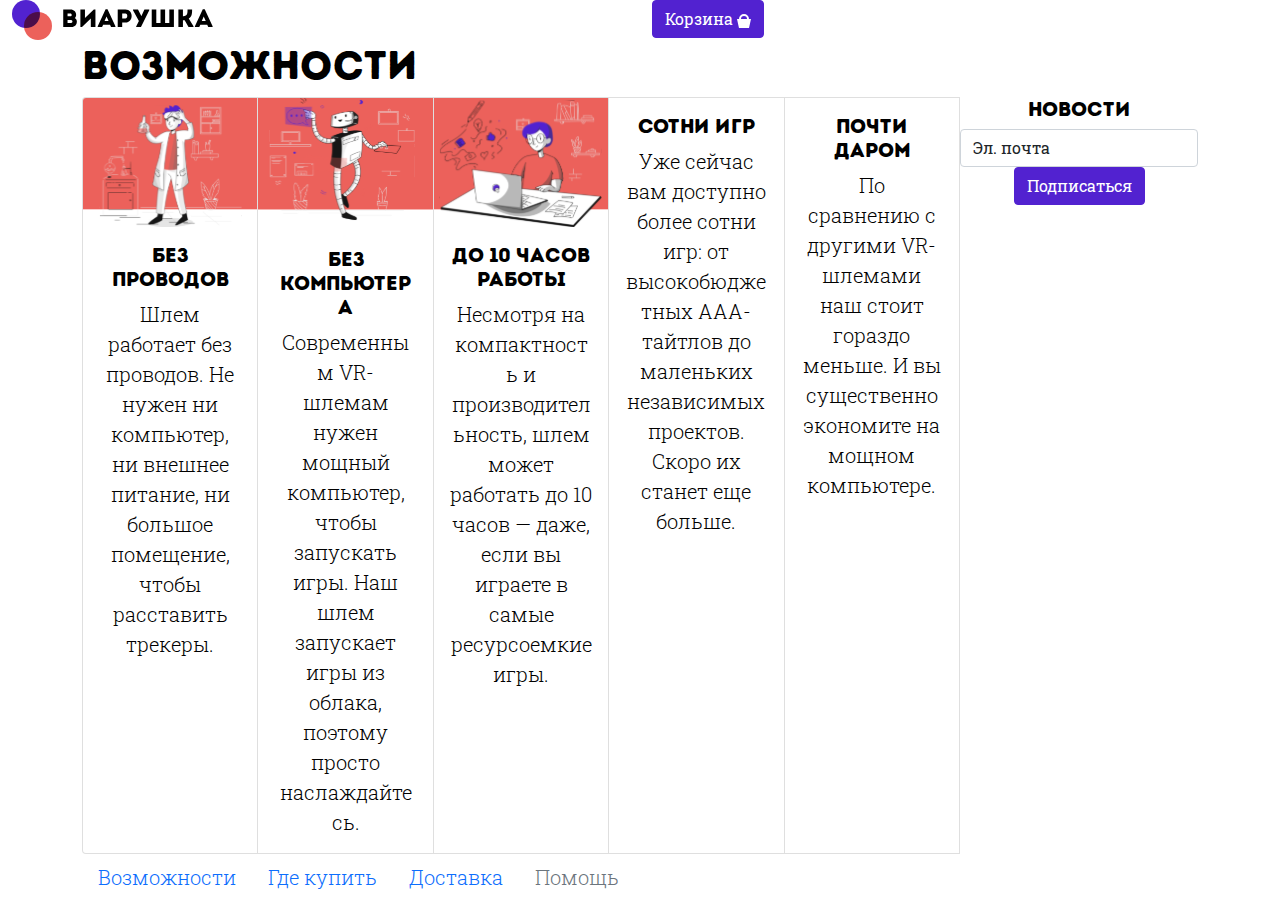
==== possibilities.html @ cf054e50 "Add html structure" ====
<!doctype html>
<html lang="ru">
<head>
    <meta charset="UTF-8">
    <meta name="viewport"
          content="width=device-width, initial-scale=1.0, shrink-to-fit=no">
    <meta http-equiv="X-UA-Compatible" content="ie=edge">
    <link rel="shortcut icon" href="assets/images/favicon.svg" type="image/svg">
    <link rel="preconnect" href="https://fonts.googleapis.com">
    <link rel="preconnect" href="https://fonts.gstatic.com" crossorigin>
    <link href="https://fonts.googleapis.com/css2?family=Roboto+Slab:wght@300&display=swap" rel="stylesheet">
    <link rel="stylesheet" href="assets/styles/normalize.css">
    <link rel="stylesheet" href="assets/styles/bootstrap.min.css">
    <link rel="stylesheet" href="assets/styles/styles.css">
    <title>Vr Colors - possibilities</title>
</head>
<body>
<div class="screen">
    <div class="header container-fluid">
        <div class="row">
            <div class="col header__logo">
                <img src="assets/images/logo.svg" alt="vr-colors">
            </div>
            <div class="col">
                <a href="#" class="btn btn-primary">
                    <span>Корзина</span>
                    <svg width="14" height="14" viewBox="0 0 14 14" fill="none" xmlns="http://www.w3.org/2000/svg">
                        <circle cx="7" cy="5" r="4" stroke="white" stroke-width="2"/>
                        <path d="M2.60163 13.25L0.934962 5.75H13.065L11.3984 13.25H2.60163Z" fill="white" stroke="white" stroke-width="1.5"/>
                    </svg>
                </a>
            </div>
        </div>
    </div>
    <div class="main">
        <div class="container">
            <div class="row">
                <div class="col">
                    <h1 class="title">Возможности</h1>
                </div>
                <div class="card-group text-center">
                    <div class="card">
                        <img src="assets/images/Illustration-1.svg" class="card-img-top" alt="Illustration-1">
                        <div class="card-body">
                            <h5 class="card-title">Без проводов</h5>
                            <p class="card-text">Шлем работает без проводов. Не нужен ни компьютер, ни внешнее питание, ни большое помещение, чтобы расставить трекеры.</p>
                        </div>
                    </div>
                    <div class="card">
                        <img src="assets/images/Illustration-2.svg" class="card-img-top" alt="Illustration-2">
                        <div class="card-body">
                            <h5 class="card-title">Без компьютера</h5>
                            <p class="card-text">Современным VR-шлемам нужен мощный компьютер, чтобы запускать игры. Наш шлем запускает игры из облака, поэтому просто наслаждайтесь.</p>
                        </div>
                    </div>
                    <div class="card">
                        <img src="assets/images/Illustration-3.svg" class="card-img-top" alt="Illustration-3">
                        <div class="card-body">
                            <h5 class="card-title">До 10 часов работы</h5>
                            <p class="card-text">Несмотря на компактность и производительность, шлем может работать до 10 часов — даже, если вы играете в самые ресурсоемкие игры.</p>
                        </div>
                    </div>

                    <div class="card">
                        <div class="card-body">
                            <h5 class="card-title">Сотни игр</h5>
                            <p class="card-text">Уже сейчас вам доступно более сотни игр: от высокобюджетных ААА-тайтлов до маленьких независимых проектов. Скоро их станет еще больше.</p>
                        </div>
                    </div>
                    <div class="card">
                        <div class="card-body">
                            <h5 class="card-title">Почти даром</h5>
                            <p class="card-text">По сравнению с другими VR-шлемами наш стоит гораздо меньше. И вы существенно экономите на мощном компьютере.</p>
                        </div>
                    </div>


                    <div class="subscribe">
                        <h5>Новости</h5>
                        <div class="form-group">
                            <label>
                                <input type="email" class="form-control" value="Эл. почта" placeholder="Эл. почта">
                            </label>
                        </div>
                        <input type="submit" class="btn btn-primary" value="Подписаться">
                    </div>
                </div>
            </div>
            <div class="footer">
                <ul class="nav">
                    <li class="nav-item">
                        <a class="nav-link active" href="possibilities.html">Возможности</a>
                    </li>
                    <li class="nav-item">
                        <a class="nav-link" href="#">Где купить</a>
                    </li>
                    <li class="nav-item">
                        <a class="nav-link" href="#">Доставка</a>
                    </li>
                    <li class="nav-item">
                        <a class="nav-link disabled" href="#">Помощь</a>
                    </li>
                </ul>
            </div>
        </div>
    </div>
</div>


<script src="assets/js/jquery-3.6.0.min.js"></script>
<script src="assets/js/bootstrap.min.js"></script>
<script src="assets/js/bootstrap.bundle.min.js"></script>
</body>
</html>
---- assets/styles/styles.css ----
@font-face {
    font-family: 'Intro Rust Base';
    src: url('../fonts/IntroRust-Base.eot');
    src: url('../fonts/IntroRust-Base.eot?#iefix') format('embedded-opentype'),
    url('../fonts/IntroRust-Base.woff') format('woff'),
    url('../fonts/IntroRust-Base.ttf') format('truetype');
    font-weight: normal;
    font-style: normal;
}

* {
    margin: 0;
    padding: 0;
    box-sizing: border-box;
}

body {
    background: #fff;
    color: #000;
    font-family: 'Roboto Slab', serif;
    font-size: 20px;
    font-weight: 300;
}

h1, h2, h3, h4, h5 {
    font-family: 'Intro Rust Base', serif;
}

.btn {
    background: #5222D0 !important;
    border-color: #5222D0 !important;
}

.screen {
    width: 100%;
    height: 100vh;
    display: flex;
    flex-direction: column;
    justify-content: space-between;
}
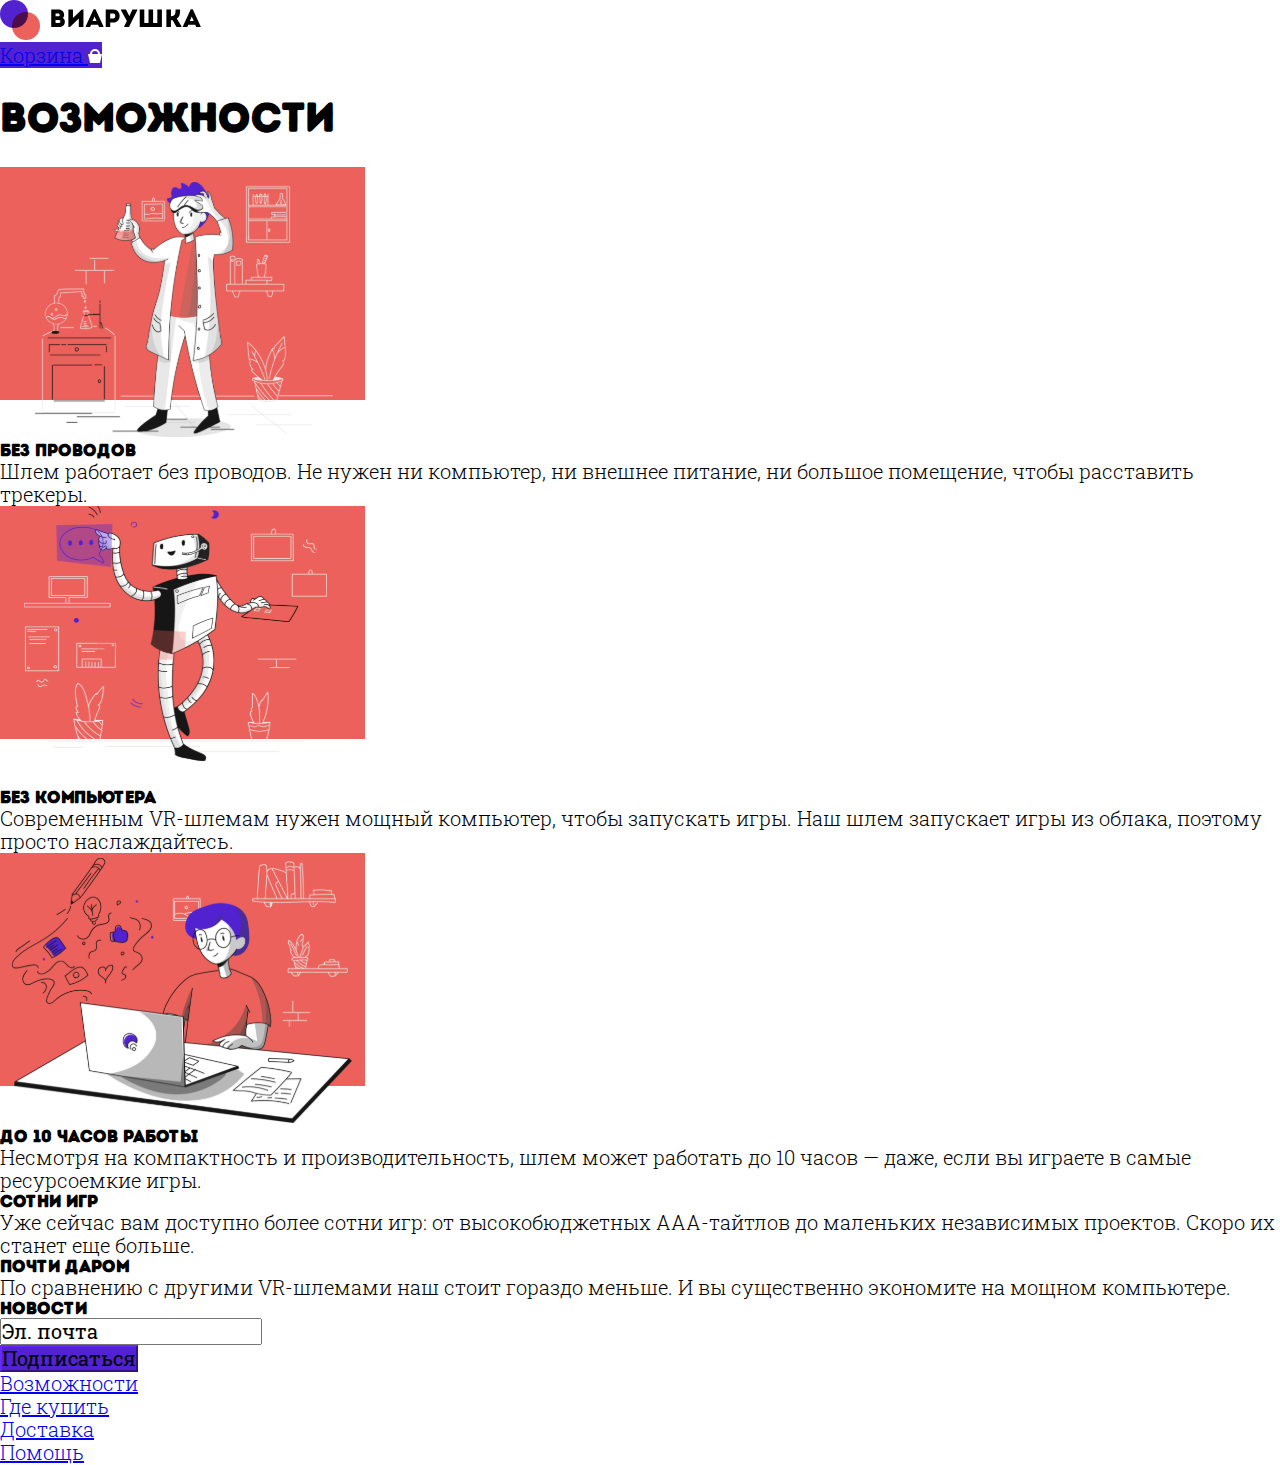
==== commit 5a6f4ec9: "Remove bootstrap" ====
--- a/possibilities.html
+++ b/possibilities.html
@@ -38,7 +38,7 @@
                 <div class="col">
                     <h1 class="title">Возможности</h1>
                 </div>
-                <div class="card-group text-center">
+                <div class="card-group text-center flex-wrap">
                     <div class="card">
                         <img src="assets/images/Illustration-1.svg" class="card-img-top" alt="Illustration-1">
                         <div class="card-body">
--- a/assets/styles/styles.css
+++ b/assets/styles/styles.css
@@ -34,7 +34,7 @@
 .screen {
     width: 100%;
     height: 100vh;
-    display: flex;
-    flex-direction: column;
-    justify-content: space-between;
+    /*display: flex;*/
+    /*flex-direction: column;*/
+    /*justify-content: space-between;*/
 }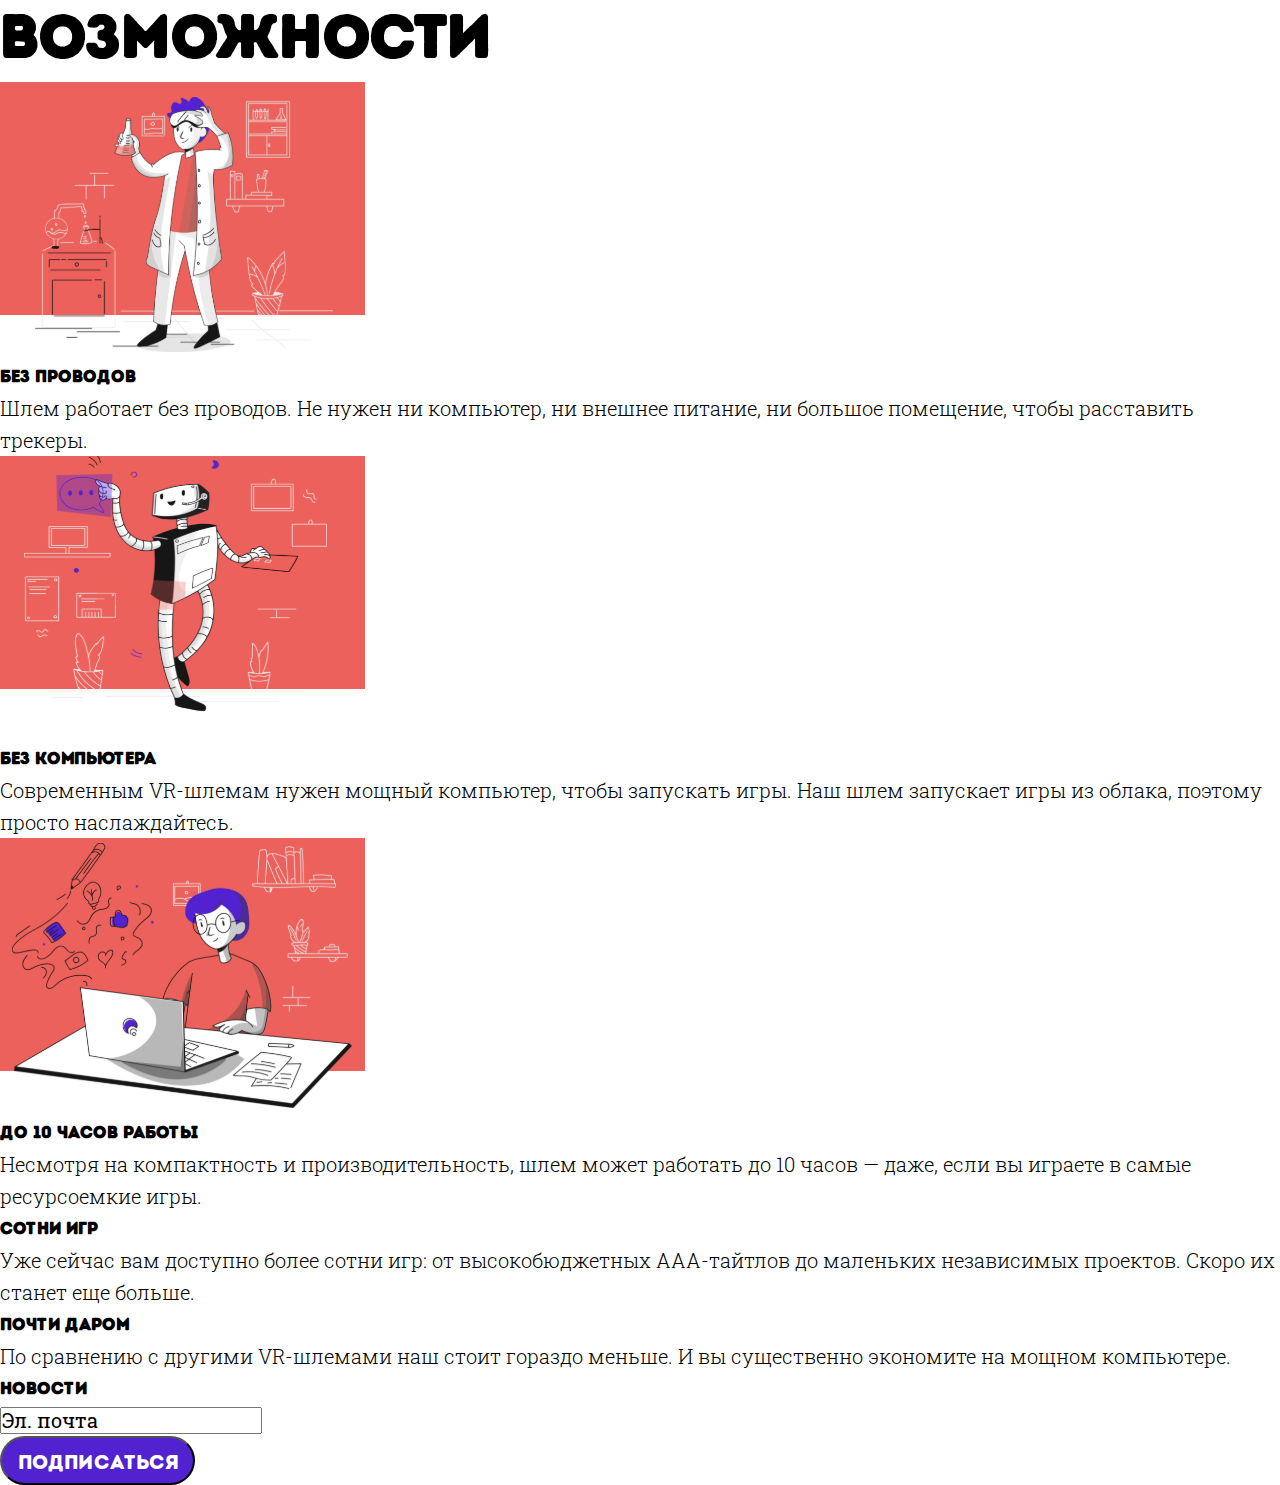
==== commit 6c1af206: "Change html structure" ====
--- a/possibilities.html
+++ b/possibilities.html
@@ -3,112 +3,74 @@
 <head>
     <meta charset="UTF-8">
     <meta name="viewport"
-          content="width=device-width, initial-scale=1.0, shrink-to-fit=no">
+          content="width=device-width, initial-scale=1.0">
     <meta http-equiv="X-UA-Compatible" content="ie=edge">
     <link rel="shortcut icon" href="assets/images/favicon.svg" type="image/svg">
     <link rel="preconnect" href="https://fonts.googleapis.com">
     <link rel="preconnect" href="https://fonts.gstatic.com" crossorigin>
     <link href="https://fonts.googleapis.com/css2?family=Roboto+Slab:wght@300&display=swap" rel="stylesheet">
     <link rel="stylesheet" href="assets/styles/normalize.css">
-    <link rel="stylesheet" href="assets/styles/bootstrap.min.css">
     <link rel="stylesheet" href="assets/styles/styles.css">
     <title>Vr Colors - possibilities</title>
 </head>
 <body>
-<div class="screen">
-    <div class="header container-fluid">
-        <div class="row">
-            <div class="col header__logo">
-                <img src="assets/images/logo.svg" alt="vr-colors">
-            </div>
-            <div class="col">
-                <a href="#" class="btn btn-primary">
-                    <span>Корзина</span>
-                    <svg width="14" height="14" viewBox="0 0 14 14" fill="none" xmlns="http://www.w3.org/2000/svg">
-                        <circle cx="7" cy="5" r="4" stroke="white" stroke-width="2"/>
-                        <path d="M2.60163 13.25L0.934962 5.75H13.065L11.3984 13.25H2.60163Z" fill="white" stroke="white" stroke-width="1.5"/>
-                    </svg>
-                </a>
-            </div>
+
+
+<h1 class="title">Возможности</h1>
+
+<div class="card-group text-center flex-wrap">
+    <div class="card">
+        <img src="assets/images/Illustration-1.svg" class="card-img-top" alt="Illustration-1">
+        <div class="card-body">
+            <h5 class="card-title">Без проводов</h5>
+            <p class="card-text">Шлем работает без проводов. Не нужен ни компьютер, ни внешнее питание, ни большое
+                помещение, чтобы расставить трекеры.</p>
         </div>
     </div>
-    <div class="main">
-        <div class="container">
-            <div class="row">
-                <div class="col">
-                    <h1 class="title">Возможности</h1>
-                </div>
-                <div class="card-group text-center flex-wrap">
-                    <div class="card">
-                        <img src="assets/images/Illustration-1.svg" class="card-img-top" alt="Illustration-1">
-                        <div class="card-body">
-                            <h5 class="card-title">Без проводов</h5>
-                            <p class="card-text">Шлем работает без проводов. Не нужен ни компьютер, ни внешнее питание, ни большое помещение, чтобы расставить трекеры.</p>
-                        </div>
-                    </div>
-                    <div class="card">
-                        <img src="assets/images/Illustration-2.svg" class="card-img-top" alt="Illustration-2">
-                        <div class="card-body">
-                            <h5 class="card-title">Без компьютера</h5>
-                            <p class="card-text">Современным VR-шлемам нужен мощный компьютер, чтобы запускать игры. Наш шлем запускает игры из облака, поэтому просто наслаждайтесь.</p>
-                        </div>
-                    </div>
-                    <div class="card">
-                        <img src="assets/images/Illustration-3.svg" class="card-img-top" alt="Illustration-3">
-                        <div class="card-body">
-                            <h5 class="card-title">До 10 часов работы</h5>
-                            <p class="card-text">Несмотря на компактность и производительность, шлем может работать до 10 часов — даже, если вы играете в самые ресурсоемкие игры.</p>
-                        </div>
-                    </div>
+    <div class="card">
+        <img src="assets/images/Illustration-2.svg" class="card-img-top" alt="Illustration-2">
+        <div class="card-body">
+            <h5 class="card-title">Без компьютера</h5>
+            <p class="card-text">Современным VR-шлемам нужен мощный компьютер, чтобы запускать игры. Наш шлем запускает
+                игры из облака, поэтому просто наслаждайтесь.</p>
+        </div>
+    </div>
+    <div class="card">
+        <img src="assets/images/Illustration-3.svg" class="card-img-top" alt="Illustration-3">
+        <div class="card-body">
+            <h5 class="card-title">До 10 часов работы</h5>
+            <p class="card-text">Несмотря на компактность и производительность, шлем может работать до 10 часов — даже,
+                если вы играете в самые ресурсоемкие игры.</p>
+        </div>
+    </div>
 
-                    <div class="card">
-                        <div class="card-body">
-                            <h5 class="card-title">Сотни игр</h5>
-                            <p class="card-text">Уже сейчас вам доступно более сотни игр: от высокобюджетных ААА-тайтлов до маленьких независимых проектов. Скоро их станет еще больше.</p>
-                        </div>
-                    </div>
-                    <div class="card">
-                        <div class="card-body">
-                            <h5 class="card-title">Почти даром</h5>
-                            <p class="card-text">По сравнению с другими VR-шлемами наш стоит гораздо меньше. И вы существенно экономите на мощном компьютере.</p>
-                        </div>
-                    </div>
+    <div class="card">
+        <div class="card-body">
+            <h5 class="card-title">Сотни игр</h5>
+            <p class="card-text">Уже сейчас вам доступно более сотни игр: от высокобюджетных ААА-тайтлов до маленьких
+                независимых проектов. Скоро их станет еще больше.</p>
+        </div>
+    </div>
+    <div class="card">
+        <div class="card-body">
+            <h5 class="card-title">Почти даром</h5>
+            <p class="card-text">По сравнению с другими VR-шлемами наш стоит гораздо меньше. И вы существенно экономите
+                на мощном компьютере.</p>
+        </div>
+    </div>
 
 
-                    <div class="subscribe">
-                        <h5>Новости</h5>
-                        <div class="form-group">
-                            <label>
-                                <input type="email" class="form-control" value="Эл. почта" placeholder="Эл. почта">
-                            </label>
-                        </div>
-                        <input type="submit" class="btn btn-primary" value="Подписаться">
-                    </div>
-                </div>
-            </div>
-            <div class="footer">
-                <ul class="nav">
-                    <li class="nav-item">
-                        <a class="nav-link active" href="possibilities.html">Возможности</a>
-                    </li>
-                    <li class="nav-item">
-                        <a class="nav-link" href="#">Где купить</a>
-                    </li>
-                    <li class="nav-item">
-                        <a class="nav-link" href="#">Доставка</a>
-                    </li>
-                    <li class="nav-item">
-                        <a class="nav-link disabled" href="#">Помощь</a>
-                    </li>
-                </ul>
-            </div>
+    <div class="subscribe">
+        <h5>Новости</h5>
+        <div class="form-group">
+            <label>
+                <input type="email" class="form-control" value="Эл. почта" placeholder="Эл. почта">
+            </label>
         </div>
+        <input type="submit" class="btn btn-primary" value="Подписаться">
     </div>
 </div>
 
 
-<script src="assets/js/jquery-3.6.0.min.js"></script>
-<script src="assets/js/bootstrap.min.js"></script>
-<script src="assets/js/bootstrap.bundle.min.js"></script>
 </body>
 </html>--- a/assets/styles/styles.css
+++ b/assets/styles/styles.css
@@ -20,21 +20,87 @@
     font-family: 'Roboto Slab', serif;
     font-size: 20px;
     font-weight: 300;
+    line-height: 32px;
 }
 
 h1, h2, h3, h4, h5 {
     font-family: 'Intro Rust Base', serif;
 }
-
-.btn {
-    background: #5222D0 !important;
-    border-color: #5222D0 !important;
+h1 {
+    font-size: 60px;
+    line-height: 72px;
+    margin: 0 0 10px;
 }
-
+a {
+    text-decoration: none;
+}
+ul {
+    list-style-type: none;
+}
+.flex {
+    display: flex;
+}
+.flex-justify_sb {
+    justify-content: space-between;
+}
+.flex-justify_end {
+    justify-content: flex-end;
+}
+.flex-align_center {
+    align-items: center;
+}
+.flex-align_end {
+    align-items: flex-end;
+}
+.flex_col {
+    flex-direction: column;
+}
+.flex_wrap {
+    flex-wrap: wrap;
+}
 .screen {
     width: 100%;
     height: 100vh;
     /*display: flex;*/
     /*flex-direction: column;*/
     /*justify-content: space-between;*/
+}
+.wrapper {
+    position: relative;
+    max-width: 1480px;
+    width: 100%;
+    margin: 0 auto;
+    padding: 0 20px;
+}
+.btn {
+    display: block;
+    width: fit-content;
+    padding: 14px 14px 11px 16px;
+    border-radius: 100px;
+    background: #5222D0;
+    color: #fff;
+    font-family: 'Intro Rust Base', serif;
+    line-height: 1;
+}
+.btn span {
+    margin-right: 5px;
+}
+.btn_big {
+    font-size: 35px;
+    padding: 28px 28px 21px 33px;
+}
+.btn_big span {
+    margin-right: 16px;
+}
+.btn_icon {
+    display: flex;
+    align-items: center;
+}
+.header {
+    padding: 50px 75px;
+}
+
+.main__desc {
+    max-width: 542px;
+    width: 100%;
 }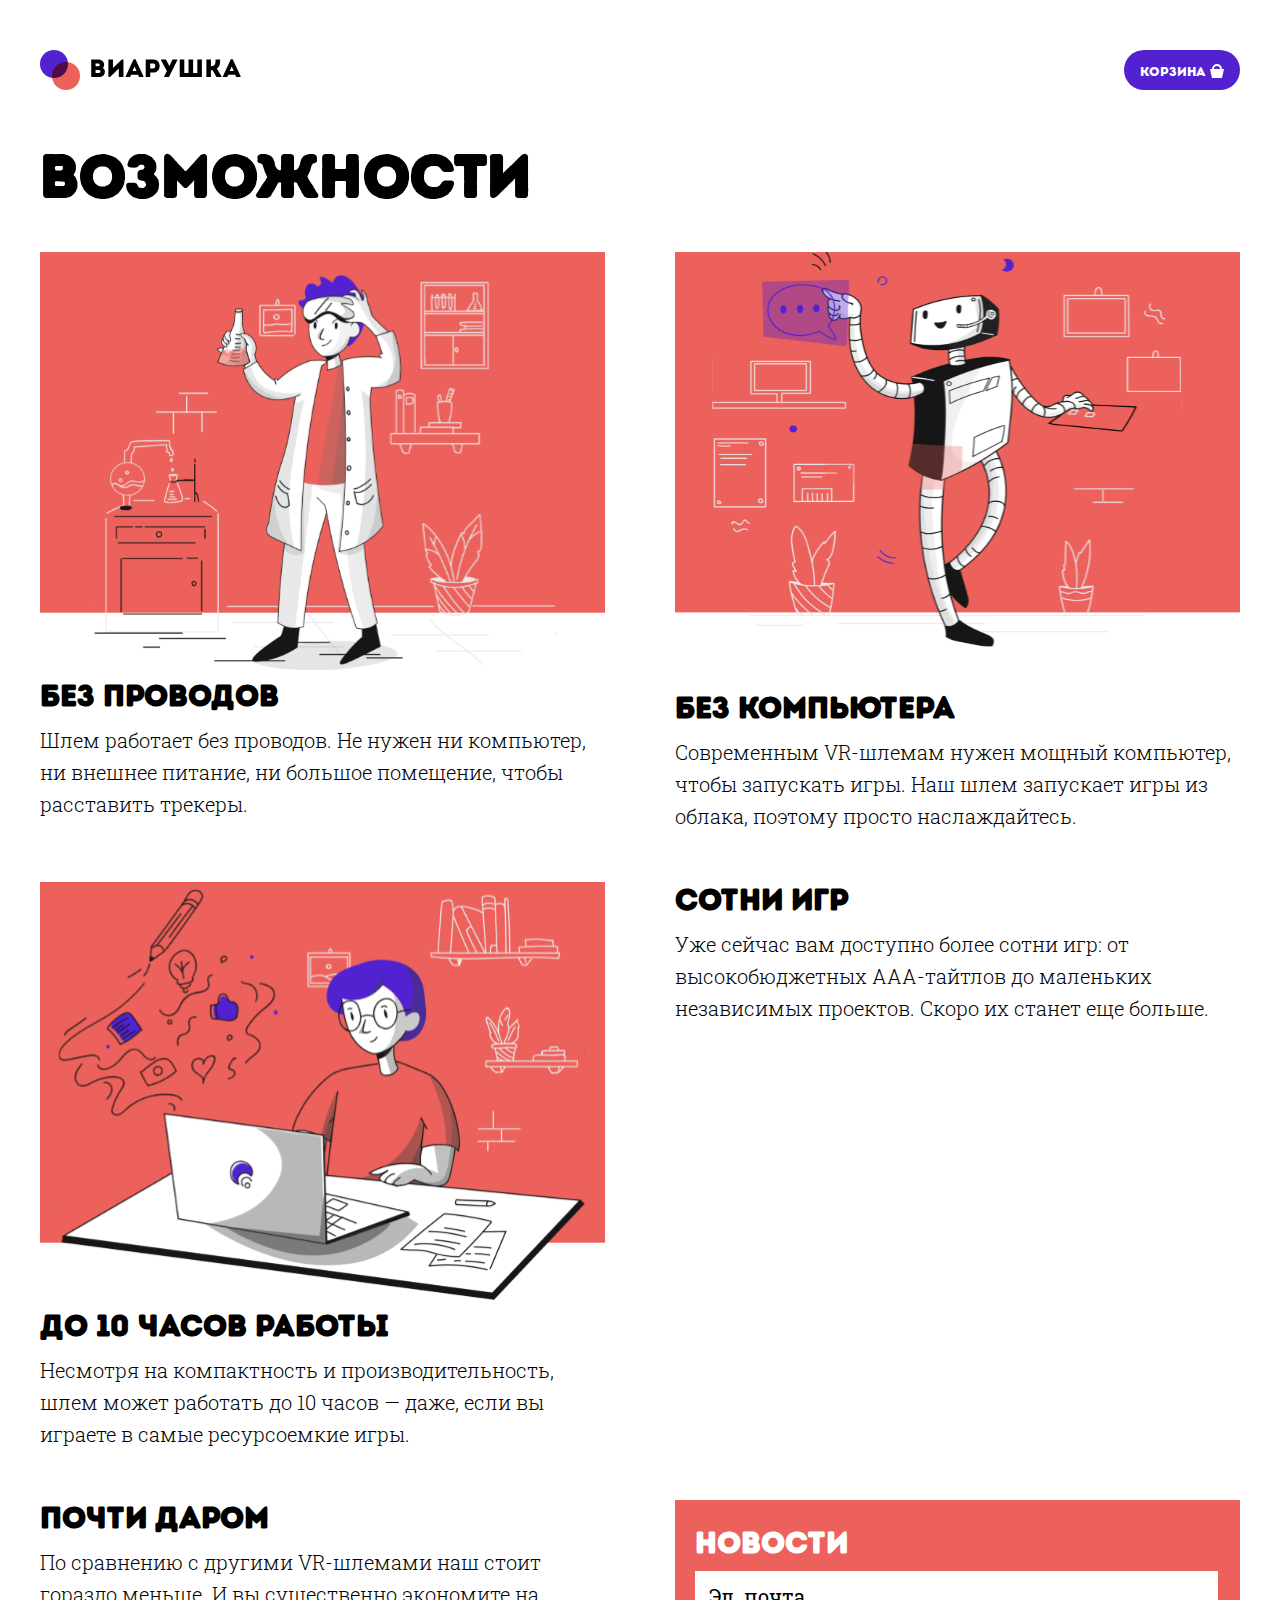
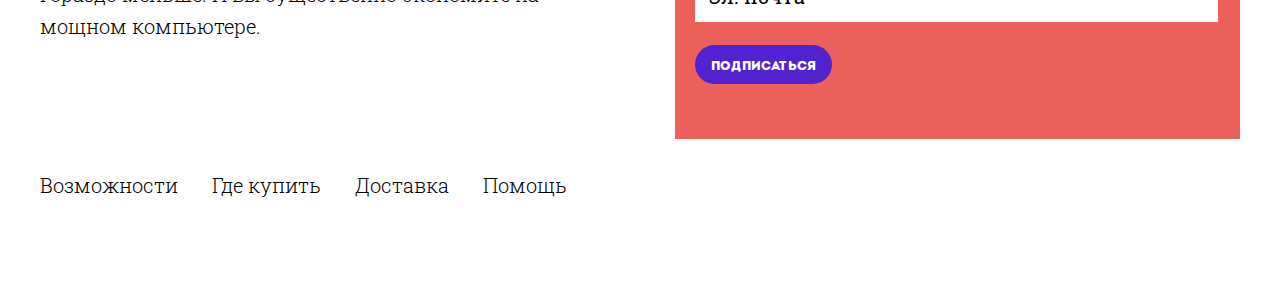
==== commit b00972eb: "Add media styles" ====
--- a/possibilities.html
+++ b/possibilities.html
@@ -11,66 +11,105 @@
     <link href="https://fonts.googleapis.com/css2?family=Roboto+Slab:wght@300&display=swap" rel="stylesheet">
     <link rel="stylesheet" href="assets/styles/normalize.css">
     <link rel="stylesheet" href="assets/styles/styles.css">
+    <link rel="stylesheet" href="assets/styles/media.css">
     <title>Vr Colors - possibilities</title>
 </head>
 <body>
-
-
-<h1 class="title">Возможности</h1>
-
-<div class="card-group text-center flex-wrap">
-    <div class="card">
-        <img src="assets/images/Illustration-1.svg" class="card-img-top" alt="Illustration-1">
-        <div class="card-body">
-            <h5 class="card-title">Без проводов</h5>
-            <p class="card-text">Шлем работает без проводов. Не нужен ни компьютер, ни внешнее питание, ни большое
-                помещение, чтобы расставить трекеры.</p>
+<div class="screen screen_no-img screen_full">
+    <header class="header">
+        <div class="header__logo">
+            <img src="assets/images/logo.svg" alt="vr-colors">
         </div>
-    </div>
-    <div class="card">
-        <img src="assets/images/Illustration-2.svg" class="card-img-top" alt="Illustration-2">
-        <div class="card-body">
-            <h5 class="card-title">Без компьютера</h5>
-            <p class="card-text">Современным VR-шлемам нужен мощный компьютер, чтобы запускать игры. Наш шлем запускает
-                игры из облака, поэтому просто наслаждайтесь.</p>
+        <a href="#" class="btn btn_icon">
+            <span>Корзина</span>
+            <svg width="14" height="14" viewBox="0 0 14 14" fill="none" xmlns="http://www.w3.org/2000/svg">
+                <circle cx="7" cy="5" r="4" stroke="white" stroke-width="2"/>
+                <path d="M2.60163 13.25L0.934962 5.75H13.065L11.3984 13.25H2.60163Z" fill="white" stroke="white"
+                      stroke-width="1.5"/>
+            </svg>
+        </a>
+    </header>
+    <main class="main">
+        <div class="wrapper card__wrap">
+            <h1>Возможности</h1>
+            <div class="card__group">
+                <div class="card__item">
+                    <div class="card__img">
+                        <img src="assets/images/Illustration-1.svg" class="card-img-top" alt="Illustration-1">
+                    </div>
+                    <div class="card__body">
+                        <h5 class="card__title title">Без проводов</h5>
+                        <p class="card__desc">Шлем работает без проводов. Не нужен ни компьютер, ни внешнее питание, ни
+                            большое
+                            помещение, чтобы расставить трекеры.</p>
+                    </div>
+                </div>
+                <div class="card__item">
+                    <div class="card__img">
+                        <img src="assets/images/Illustration-2.svg" class="card-img-top" alt="Illustration-2">
+                    </div>
+                    <div class="card__body">
+                        <h5 class="card__title title">Без компьютера</h5>
+                        <p class="card__desc">Современным VR-шлемам нужен мощный компьютер, чтобы запускать игры. Наш
+                            шлем запускает
+                            игры из облака, поэтому просто наслаждайтесь.</p>
+                    </div>
+                </div>
+                <div class="card__item">
+                    <div class="card__img">
+                        <img src="assets/images/Illustration-3.svg" class="card-img-top" alt="Illustration-3">
+                    </div>
+                    <div class="card__body">
+                        <h5 class="card__title title">До 10 часов работы</h5>
+                        <p class="card__desc">Несмотря на компактность и производительность, шлем может работать до 10
+                            часов — даже,
+                            если вы играете в самые ресурсоемкие игры.</p>
+                    </div>
+                </div>
+                <div class="card__item card__item_no-img">
+                    <div class="card__body">
+                        <h5 class="card__title title">Сотни игр</h5>
+                        <p class="card__desc">Уже сейчас вам доступно более сотни игр: от высокобюджетных ААА-тайтлов до
+                            маленьких
+                            независимых проектов. Скоро их станет еще больше.</p>
+                    </div>
+                </div>
+                <div class="card__item card__item_no-img">
+                    <div class="card__body">
+                        <h5 class="card__title title">Почти даром</h5>
+                        <p class="card__desc">По сравнению с другими VR-шлемами наш стоит гораздо меньше. И вы
+                            существенно экономите
+                            на мощном компьютере.</p>
+                    </div>
+                </div>
+                <div class="subscribe bg_red">
+                    <h5 class="title title_white">Новости</h5>
+                    <label class="form__label">
+                            <input type="email" class="form__input" value="Эл. почта" placeholder="Эл. почта">
+                    </label>
+                    <input type="submit" class="form__btn btn" value="Подписаться">
+                </div>
+            </div>
         </div>
-    </div>
-    <div class="card">
-        <img src="assets/images/Illustration-3.svg" class="card-img-top" alt="Illustration-3">
-        <div class="card-body">
-            <h5 class="card-title">До 10 часов работы</h5>
-            <p class="card-text">Несмотря на компактность и производительность, шлем может работать до 10 часов — даже,
-                если вы играете в самые ресурсоемкие игры.</p>
+    </main>
+    <footer class="footer">
+        <div class="wrapper">
+            <ul class="nav__wrap flex flex_wrap">
+                <li class="nav__item">
+                    <a class="nav__link" href="#">Возможности</a>
+                </li>
+                <li class="nav__item">
+                    <a class="nav__link" href="#">Где купить</a>
+                </li>
+                <li class="nav__item">
+                    <a class="nav__link" href="#">Доставка</a>
+                </li>
+                <li class="nav__item">
+                    <a class="nav__link " href="#">Помощь</a>
+                </li>
+            </ul>
         </div>
-    </div>
-
-    <div class="card">
-        <div class="card-body">
-            <h5 class="card-title">Сотни игр</h5>
-            <p class="card-text">Уже сейчас вам доступно более сотни игр: от высокобюджетных ААА-тайтлов до маленьких
-                независимых проектов. Скоро их станет еще больше.</p>
-        </div>
-    </div>
-    <div class="card">
-        <div class="card-body">
-            <h5 class="card-title">Почти даром</h5>
-            <p class="card-text">По сравнению с другими VR-шлемами наш стоит гораздо меньше. И вы существенно экономите
-                на мощном компьютере.</p>
-        </div>
-    </div>
-
-
-    <div class="subscribe">
-        <h5>Новости</h5>
-        <div class="form-group">
-            <label>
-                <input type="email" class="form-control" value="Эл. почта" placeholder="Эл. почта">
-            </label>
-        </div>
-        <input type="submit" class="btn btn-primary" value="Подписаться">
-    </div>
+    </footer>
 </div>
-
-
 </body>
 </html>--- a/assets/styles/styles.css
+++ b/assets/styles/styles.css
@@ -32,6 +32,7 @@
     margin: 0 0 10px;
 }
 a {
+    color: #000;
     text-decoration: none;
 }
 ul {
@@ -43,27 +44,25 @@
 .flex-justify_sb {
     justify-content: space-between;
 }
-.flex-justify_end {
-    justify-content: flex-end;
-}
 .flex-align_center {
     align-items: center;
-}
-.flex-align_end {
-    align-items: flex-end;
-}
-.flex_col {
-    flex-direction: column;
 }
 .flex_wrap {
     flex-wrap: wrap;
 }
 .screen {
+    display: grid;
+    grid-template-rows: auto 1fr auto;
     width: 100%;
     height: 100vh;
-    /*display: flex;*/
-    /*flex-direction: column;*/
-    /*justify-content: space-between;*/
+    background: url('../images/main-image.svg') no-repeat 100% 50%;
+    background-size: contain;
+}
+.screen_no-img {
+    background: none;
+}
+.screen_full {
+    height: 100%;
 }
 .wrapper {
     position: relative;
@@ -75,12 +74,13 @@
 .btn {
     display: block;
     width: fit-content;
-    padding: 14px 14px 11px 16px;
+    padding: 14px 16px 12px 16px;
     border-radius: 100px;
     background: #5222D0;
     color: #fff;
     font-family: 'Intro Rust Base', serif;
     line-height: 1;
+    font-size: 13px;
 }
 .btn span {
     margin-right: 5px;
@@ -97,10 +97,74 @@
     align-items: center;
 }
 .header {
+    display: grid;
+    grid-template-columns: auto auto;
+    align-items: center;
+    justify-content: space-between;
     padding: 50px 75px;
 }
-
-.main__desc {
+.header__logo img {
+    display: block;
+}
+.main {
+    align-self: center;
+}
+.main__container {
     max-width: 542px;
     width: 100%;
-}+}
+.main__decs {
+    margin-bottom: 30px;
+}
+.footer {
+    padding: 80px 0;
+}
+.nav__item:not(:last-of-type) {
+    margin-right: 34px;
+}
+.nav__link_active {
+    color: #5222D0;
+}
+.card__group {
+    display: grid;
+    /*grid-template-columns: repeat(3, auto);*/
+    grid-template-columns: repeat(auto-fit, minmax(365px, 1fr));
+    grid-template-rows: auto auto;
+    column-gap: 70px;
+    row-gap: 50px;
+    margin-top: 40px;
+}
+.card__item_no-img {
+    /*align-self: end;*/
+}
+.card__img img {
+    width: 100%;
+}
+.title {
+    margin-bottom: 10px;
+    font-size: 30px;
+    line-height: 36px;
+}
+.title_white {
+    color: #fff;
+}
+.bg_red {
+    background: #EC615B;
+}
+.subscribe {
+    padding: 25px 22px 55px 20px;
+}
+.form__input {
+    display: block;
+    width: 100%;
+    margin-bottom: 23px;
+    padding: 14px;
+    border: 0;
+}
+.form__input:focus {
+    outline: none;
+}
+.form__btn {
+    border: 0;
+}
+
--- a/assets/styles/media.css
+++ b/assets/styles/media.css
@@ -0,0 +1,82 @@
+@media screen and (max-width: 1600px) {
+    .header {
+        padding: 50px 20px;
+    }
+}
+
+@media screen and (max-width: 1440px) {
+    .screen {
+        background-size: auto;
+    }
+}
+
+@media screen and (max-width: 1280px) {
+    .main__container {
+        padding: 20px;
+        background-color: #ffffff99;
+    }
+    .header {
+        padding: 50px 40px;
+    }
+    .footer {
+        padding: 30px 20px 80px;
+    }
+    .card__wrap {
+        padding: 0 40px;
+    }
+}
+
+@media screen and (max-width: 960px) {
+    .nav__wrap {
+        background-color: #ffffff99;
+    }
+}
+
+@media screen and (max-width: 768px) {
+    body {
+        font-size: 18px;
+    }
+    .screen {
+        background-position-x: 0;
+    }
+
+    h1 {
+        font-size: 48px;
+        line-height: 62px;
+    }
+    .header {
+        padding: 30px 40px;
+    }
+    .footer {
+        padding: 30px 20px;
+    }
+    .btn_big {
+        font-size: 26px;
+        padding: 20px 28px 18px 30px;
+    }
+}
+
+@media screen and (max-width: 576px) {
+    .screen {
+        background: none;
+    }
+    .header {
+        column-gap: 20px;
+    }
+}
+
+@media screen and (max-width: 480px) {
+    body {
+        font-size: 16px;
+    }
+    .wrapper {
+        min-width: 320px;
+    }
+    .screen {
+        height: 100%;
+    }
+    h1 {
+        font-size: 40px;
+        line-height: 54px;
+    }
+}
